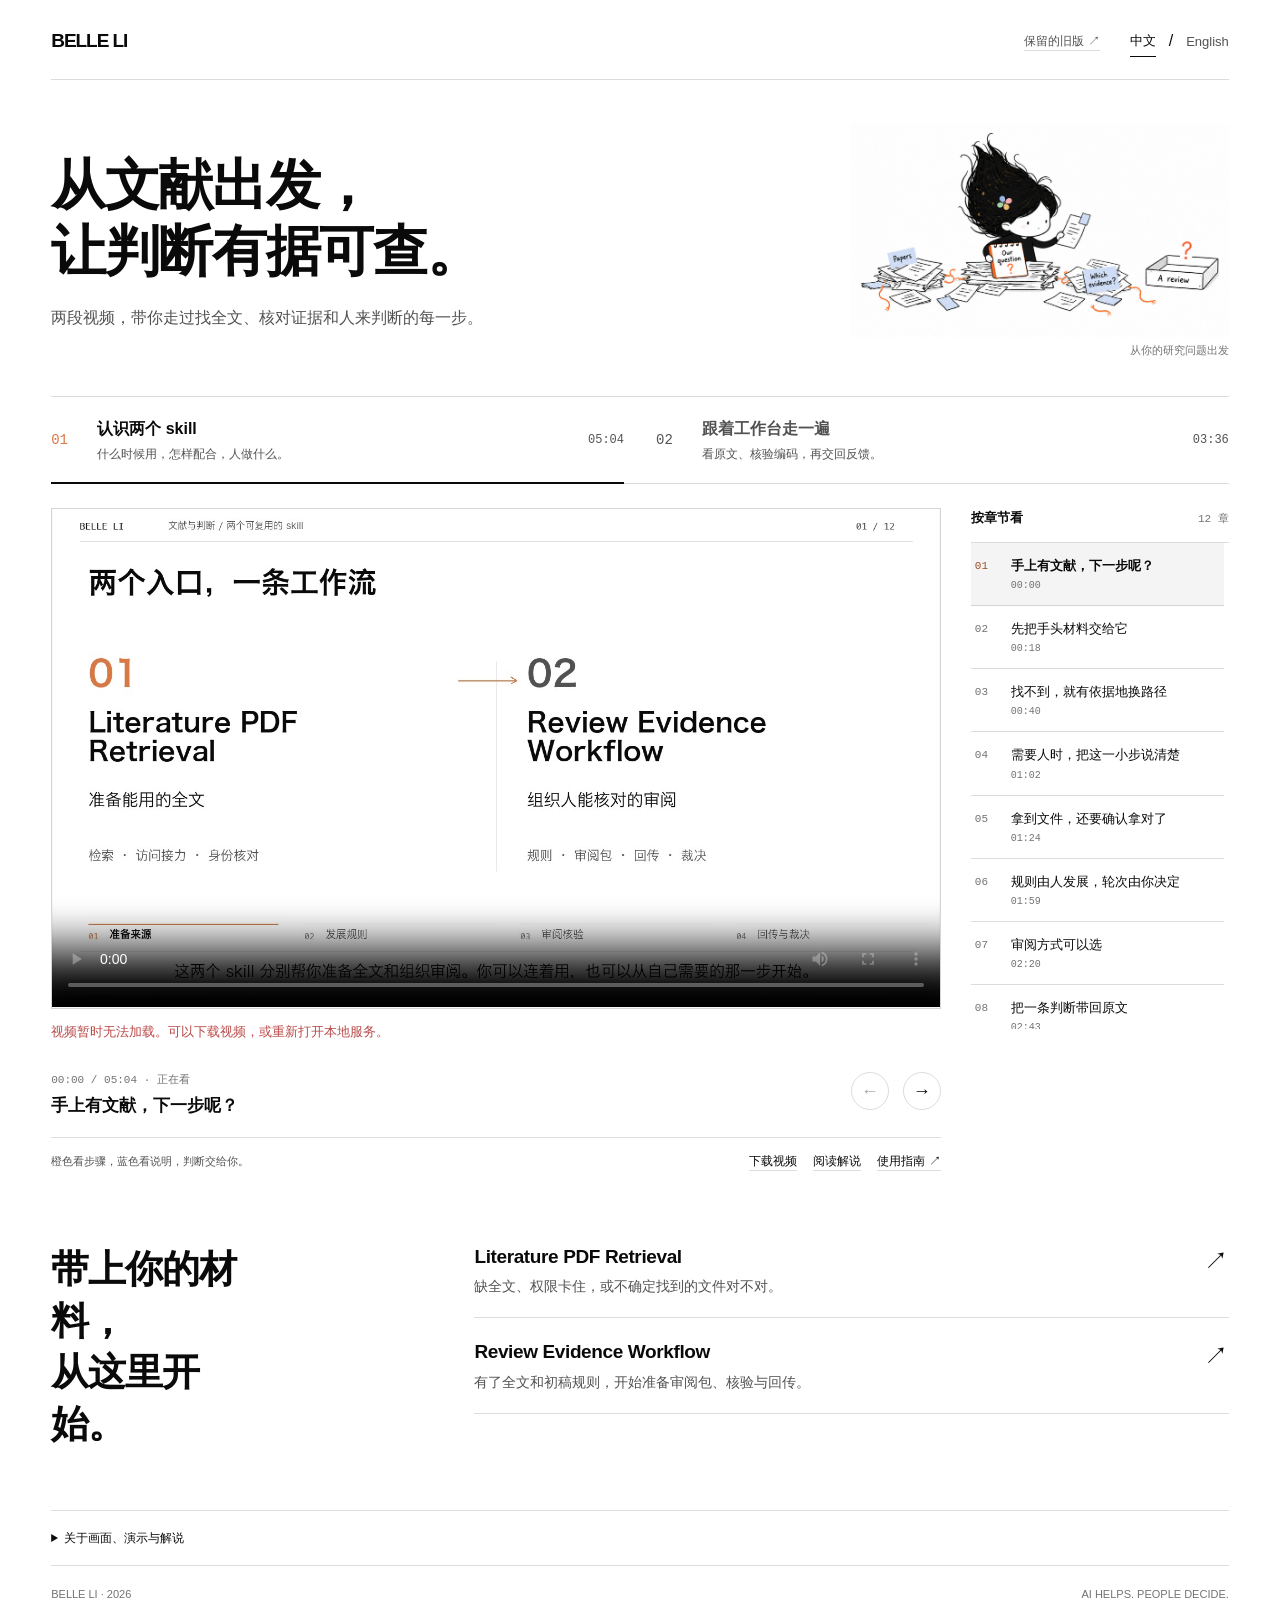
==== docs/watch/index.html @ 2052c915 "Add a preserved Belle visual edition of the bilingual films" ====
<!doctype html>
<html lang="zh-CN">
<head>
<meta charset="utf-8"><meta name="viewport" content="width=device-width,initial-scale=1">
<meta name="description" content="两段视频，认识全文获取与人主导的文献审阅。Belle Li 的可复用研究工作流。">
<title>从文献到判断 · Belle Li</title>
<!-- Adapted from Belle Design System / template-personal-web.html. -->
<style>
:root{--paper:#fff;--ink:#0a0a0a;--graphite:#525252;--quiet:#737373;--rule:rgba(10,10,10,.14);--path-orange:#d97745;--note-blue:#5f7fa3;--alert-red:#b94a48;--font-sans:Inter,"Helvetica Neue",Arial,sans-serif;--font-cjk:"Noto Sans SC","PingFang SC",sans-serif;--font-mono:"IBM Plex Mono","SFMono-Regular",monospace;--ease:cubic-bezier(.16,1,.3,1);--page:min(92vw,1440px)}
*{box-sizing:border-box}html{scroll-behavior:smooth}body{margin:0;background:var(--paper);color:var(--ink);font:16px/1.5 var(--font-sans)}html:lang(zh-CN) body{font-family:var(--font-cjk)}button,a{-webkit-tap-highlight-color:transparent}button{font:inherit;color:inherit;cursor:pointer}a{color:inherit}button:focus-visible,a:focus-visible,summary:focus-visible,video:focus-visible{outline:2px solid var(--note-blue);outline-offset:5px}.page{width:var(--page);margin:auto}.meta{font:500 11px/1.4 var(--font-mono);letter-spacing:.08em;text-transform:uppercase;color:var(--quiet)}.site-header{display:flex;align-items:center;justify-content:space-between;padding:26px 0 22px;border-bottom:1px solid var(--rule);gap:24px}.brand{font-size:19px;font-weight:800;letter-spacing:-.055em;text-decoration:none}.header-right{display:flex;align-items:center;gap:30px}.language{display:flex;align-items:center;gap:13px}.language button{border:0;background:transparent;padding:5px 0;font-size:13px;color:var(--graphite)}.language button[aria-pressed=true]{color:var(--ink);border-bottom:1px solid currentColor}.archive{font-size:12px;color:var(--graphite);text-decoration:none;border-bottom:1px solid var(--rule)}
.hero{display:grid;grid-template-columns:1.5fr .75fr;gap:40px;align-items:center;padding:44px 0 38px;min-height:250px}.hero h1{font-size:clamp(42px,5.3vw,76px);letter-spacing:-.055em;line-height:1.02;margin:0;font-weight:700}.hero h1 span{display:block}html:lang(zh-CN) h1{letter-spacing:-.025em;line-height:1.2;font-size:clamp(34px,4.3vw,64px)}.hero p{font-size:16px;color:var(--graphite);max-width:53ch;margin:22px 0 0}.hero-art{margin:0;justify-self:end;max-width:380px;position:relative}.hero-art img{width:100%;height:auto;display:block;aspect-ratio:1672/941;object-fit:contain}.hero-art figcaption{font-size:11px;color:var(--quiet);text-align:right;margin-top:5px}
.editions{display:grid;grid-template-columns:1fr 1fr;border-top:1px solid var(--rule);border-bottom:1px solid var(--rule);gap:32px;margin-bottom:24px}.episode{background:none;border:0;display:grid;grid-template-columns:32px 1fr auto;gap:14px;text-align:left;padding:20px 0;position:relative;align-items:center;color:var(--graphite)}.episode:after{content:"";position:absolute;height:2px;left:0;right:0;bottom:-1px;background:var(--ink);transform:scaleX(0);transform-origin:left;transition:transform .55s var(--ease)}.episode[aria-pressed=true]:after{transform:scaleX(1)}.episode[aria-pressed=true]{color:var(--ink)}.episode[aria-pressed=true] .episode-number{color:var(--path-orange)}.episode-number{font:14px var(--font-mono)}.episode-title{font-size:16px;font-weight:650;display:block}.episode-desc{font-size:12px;display:block;color:var(--graphite);margin-top:4px}.duration{font:12px var(--font-mono);align-self:center;color:var(--graphite)}
.viewer{display:grid;grid-template-columns:minmax(0,1fr) 258px;gap:30px;align-items:start}.screen{min-width:0}video{display:block;width:100%;aspect-ratio:16/9;background:#f7f7f7;border:1px solid var(--rule)}.watch-row{display:flex;justify-content:space-between;gap:20px;align-items:start;padding:18px 0;border-bottom:1px solid var(--rule)}.watch-caption{min-width:0}.current-label{font:11px var(--font-mono);color:var(--quiet);margin:0 0 6px}.current{font-size:17px;font-weight:600;margin:0}.controls{display:flex;gap:14px;flex-shrink:0}.controls button{background:none;border:1px solid var(--rule);width:38px;height:38px;border-radius:50%;font-size:18px;transition:transform .5s var(--ease)}.controls button:hover{transform:translateY(-2px)}.controls button:disabled{color:#aaa;cursor:default}.under-video{display:flex;justify-content:space-between;gap:20px;align-items:baseline;margin:14px 0 0}.legend{font-size:11px;color:var(--graphite);margin:0}.links{display:flex;flex-wrap:wrap;gap:16px;font-size:12px;justify-content:flex-end}.links a{text-decoration:none;border-bottom:1px solid var(--rule);white-space:nowrap}
.chapters{margin:0;border:0}.chapters summary{cursor:pointer;display:flex;align-items:baseline;justify-content:space-between;gap:16px;font-size:13px;font-weight:600;padding:0 0 14px;list-style:none;border-bottom:1px solid var(--rule)}.chapters summary::-webkit-details-marker{display:none}.chapter-count{font:11px var(--font-mono);color:var(--quiet)}#chapter-buttons{height:min(530px,38vw);overflow:auto;scrollbar-width:thin;scrollbar-color:#ccc transparent;padding-right:5px}.chapter-button{display:grid;grid-template-columns:26px 1fr;gap:10px;background:transparent;border:0;border-bottom:1px solid var(--rule);width:100%;text-align:left;padding:14px 4px;font-size:13px;line-height:1.4;transition:background .5s var(--ease)}.chapter-button .num{font:11px var(--font-mono);color:var(--quiet);padding-top:3px}.chapter-button small{display:block;font:10px var(--font-mono);color:var(--quiet);margin-top:5px}.chapter-button.active{background:#f4f4f4}.chapter-button.active .num{color:#9d4f26}.chapter-button.active .chapter-name{font-weight:650}.chapter-button:hover{background:#f7f7f7}
.context{display:grid;grid-template-columns:.65fr 1.35fr;gap:60px;padding:72px 0 60px}.context h2{font-size:clamp(26px,3vw,42px);letter-spacing:-.03em;line-height:1.15;margin:0;max-width:15ch}html:lang(zh-CN) .context h2{max-width:10ch;line-height:1.35}.resource-row{display:grid;grid-template-columns:1fr 25px;border-bottom:1px solid var(--rule);gap:20px;padding:20px 0;text-decoration:none}.resource-row:first-child{padding-top:0}.resource-row h3{font-size:19px;margin:0 0 5px;letter-spacing:-.02em}.resource-row p{color:var(--graphite);font-size:14px;margin:0}.arrow{font-size:24px;transition:transform .5s var(--ease)}.resource-row:hover .arrow{transform:translate(3px,-3px)}.source{font-size:12px;color:var(--graphite);border-top:1px solid var(--rule);padding:18px 0}.source summary{cursor:pointer;color:var(--ink)}.source p{max-width:90ch;line-height:1.7}footer{padding:20px 0 28px;display:flex;justify-content:space-between;gap:24px;color:var(--quiet);font-size:11px;border-top:1px solid var(--rule)}.status{color:var(--alert-red);font-size:13px}.skip{position:absolute;top:-80px;background:var(--ink);color:var(--paper);padding:10px;z-index:10}.skip:focus{top:8px}.film-enter{animation:enter .8s var(--ease)}@keyframes enter{from{opacity:.6;transform:translateY(5px)}to{opacity:1;transform:none}}
@media(max-width:1100px){.viewer{grid-template-columns:minmax(0,1fr) 222px;gap:22px}.hero{gap:24px}.hero-art{max-width:280px}.episode-desc{max-width:30ch}.under-video{flex-direction:column;gap:10px}.links{justify-content:flex-start}}
@media(max-width:900px){.viewer{grid-template-columns:1fr}.chapters{margin-top:8px}#chapter-buttons{height:262px;display:grid;grid-template-columns:1fr 1fr;column-gap:24px}.chapters summary:after{content:'−';font-size:16px}.chapters:not([open]) summary:after{content:'+'}.chapter-count{margin-left:auto}.hero-art{max-width:250px}.hero h1{font-size:clamp(37px,5.5vw,58px)}.context{gap:30px}.under-video{flex-direction:row}.header-right{gap:20px}}
@media(max-width:600px){.site-header{padding:18px 0}.header-right{gap:16px}.brand{font-size:17px}.hero{padding:28px 0;grid-template-columns:1fr;gap:0;position:relative;min-height:0}.hero h1{font-size:42px;max-width:12ch}html:lang(zh-CN) .hero h1{font-size:35px;max-width:none}.hero p{font-size:14px;max-width:28ch;margin-top:17px}.hero-art{position:absolute;right:0;bottom:24px;width:116px}.hero-art figcaption{display:none}.hero p{padding-right:15px;width:68%}.editions{gap:24px;margin-bottom:16px}.episode{grid-template-columns:1fr auto;gap:7px;padding:14px 0}.episode-number{display:none}.episode-title{font-size:14px}.episode-desc{font-size:11px}.duration{font-size:10px}.viewer{gap:20px}.current{font-size:15px}.controls{gap:8px}.controls button{width:32px;height:32px}.under-video{flex-direction:column;gap:12px}#chapter-buttons{grid-template-columns:1fr;height:275px}.context{grid-template-columns:1fr;gap:26px;padding:52px 0 42px}.context h2{font-size:31px;max-width:16ch}html:lang(zh-CN) .context h2{max-width:none}.resource-row h3{font-size:18px}.archive{font-size:11px}.language{gap:10px}.language button{font-size:12px}footer{flex-wrap:wrap}}
@media(prefers-reduced-motion:reduce){html{scroll-behavior:auto}*,*:before,*:after{animation:none!important;transition:none!important;transform:none!important}.episode:after{display:none}.episode[aria-pressed=true]:after{display:block}}
</style>
</head>
<body>
<a class="skip" href="#film" id="skip">跳到视频</a>
<div class="page">
<header class="site-header"><a class="brand" href="https://github.com/Beeeeeeelle">BELLE LI</a><div class="header-right"><a class="archive" id="archive" href="../demo/?video=intro&lang=zh-CN">保留的旧版 ↗</a><nav class="language" aria-label="Language"><button type="button" data-lang="zh-CN" aria-pressed="true">中文</button><span aria-hidden="true">/</span><button type="button" data-lang="en" aria-pressed="false">English</button></nav></div></header>
<main>
<section class="hero"><div><h1 id="heading"><span>从文献出发，</span><span>让判断有据可查。</span></h1><p id="subtitle">两段视频，带你走过找全文、核对证据和人来判断的每一步。</p></div><figure class="hero-art"><img src="assets/question.png" alt="Belle 用研究问题连接论文与证据" width="1672" height="941"><figcaption id="art-note">从你的研究问题出发</figcaption></figure></section>
<nav class="editions" aria-label="Video"><button class="episode" type="button" data-kind="intro" aria-pressed="true"><span class="episode-number">01</span><span><span class="episode-title" id="intro-title">认识两个 skill</span><span class="episode-desc" id="intro-desc">什么时候用，怎样配合，人做什么。</span></span><span class="duration" id="intro-duration">05:04</span></button><button class="episode" type="button" data-kind="pilot" aria-pressed="false"><span class="episode-number">02</span><span><span class="episode-title" id="pilot-title">跟着工作台走一遍</span><span class="episode-desc" id="pilot-desc">看原文、核验编码，再交回反馈。</span></span><span class="duration" id="pilot-duration">03:36</span></button></nav>
<div class="viewer"><section class="screen" aria-label="Video player"><video id="film" controls playsinline preload="metadata" poster="media/intro.zh-CN.jpg" src="media/intro.zh-CN.mp4" tabindex="0"></video><p id="status" class="status" role="status" hidden></p><div class="watch-row"><div class="watch-caption"><p class="current-label"><span id="position">00:00</span> <span aria-hidden="true">/</span> <span id="total">05:04</span><span id="playing-label"> · 正在看</span></p><p class="current" id="chapter">手上有文献，下一步呢？</p></div><div class="controls"><button type="button" id="previous" aria-label="上一章" title="上一章">←</button><button type="button" id="next" aria-label="下一章" title="下一章">→</button></div></div><div class="under-video"><p class="legend" id="legend">橙色看步骤，蓝色看说明，判断交给你。</p><div class="links"><a id="download" href="media/intro.zh-CN.mp4" download>下载视频</a><a id="transcript" href="../intro/TRANSCRIPT.zh-CN.md">阅读解说</a><a id="guide" href="https://github.com/Beeeeeeelle/review-evidence-workflow/blob/main/docs/START-HERE.zh-CN.md">使用指南 ↗</a></div></div></section><details class="chapters" open><summary><span id="chapters-title">按章节看</span><span class="chapter-count" id="chapter-count">12 章</span></summary><nav id="chapter-buttons" aria-label="视频章节"></nav></details></div>
<noscript><p>视频可直接播放。章节跳转和语言切换需要 JavaScript；也可以在<a href="../intro/README.md">视频目录</a>选择英文版。</p></noscript>
<section class="context"><h2 id="context-title">带上你的材料，<br>从这里开始。</h2><div><a class="resource-row" href="https://github.com/Beeeeeeelle/literature-pdf-retrieval"><div><h3>Literature PDF Retrieval</h3><p id="pdf-desc">缺全文、权限卡住，或不确定找到的文件对不对。</p></div><span class="arrow" aria-hidden="true">↗</span></a><a class="resource-row" href="https://github.com/Beeeeeeelle/review-evidence-workflow"><div><h3>Review Evidence Workflow</h3><p id="review-desc">有了全文和初稿规则，开始准备审阅包、核验与回传。</p></div><span class="arrow" aria-hidden="true">↗</span></a></div></section>
<details class="source"><summary id="source-summary">关于画面、演示与解说</summary><p id="source-note">这些视频使用真实界面截图、流程示意与 Belle 概念插画。引导标注和镜头移动为后期制作；解说使用合成语音。</p></details>
</main><footer><span>BELLE LI · 2026</span><span>AI HELPS. PEOPLE DECIDE.</span></footer>
</div>
<script src="player.js"></script>
</body></html>
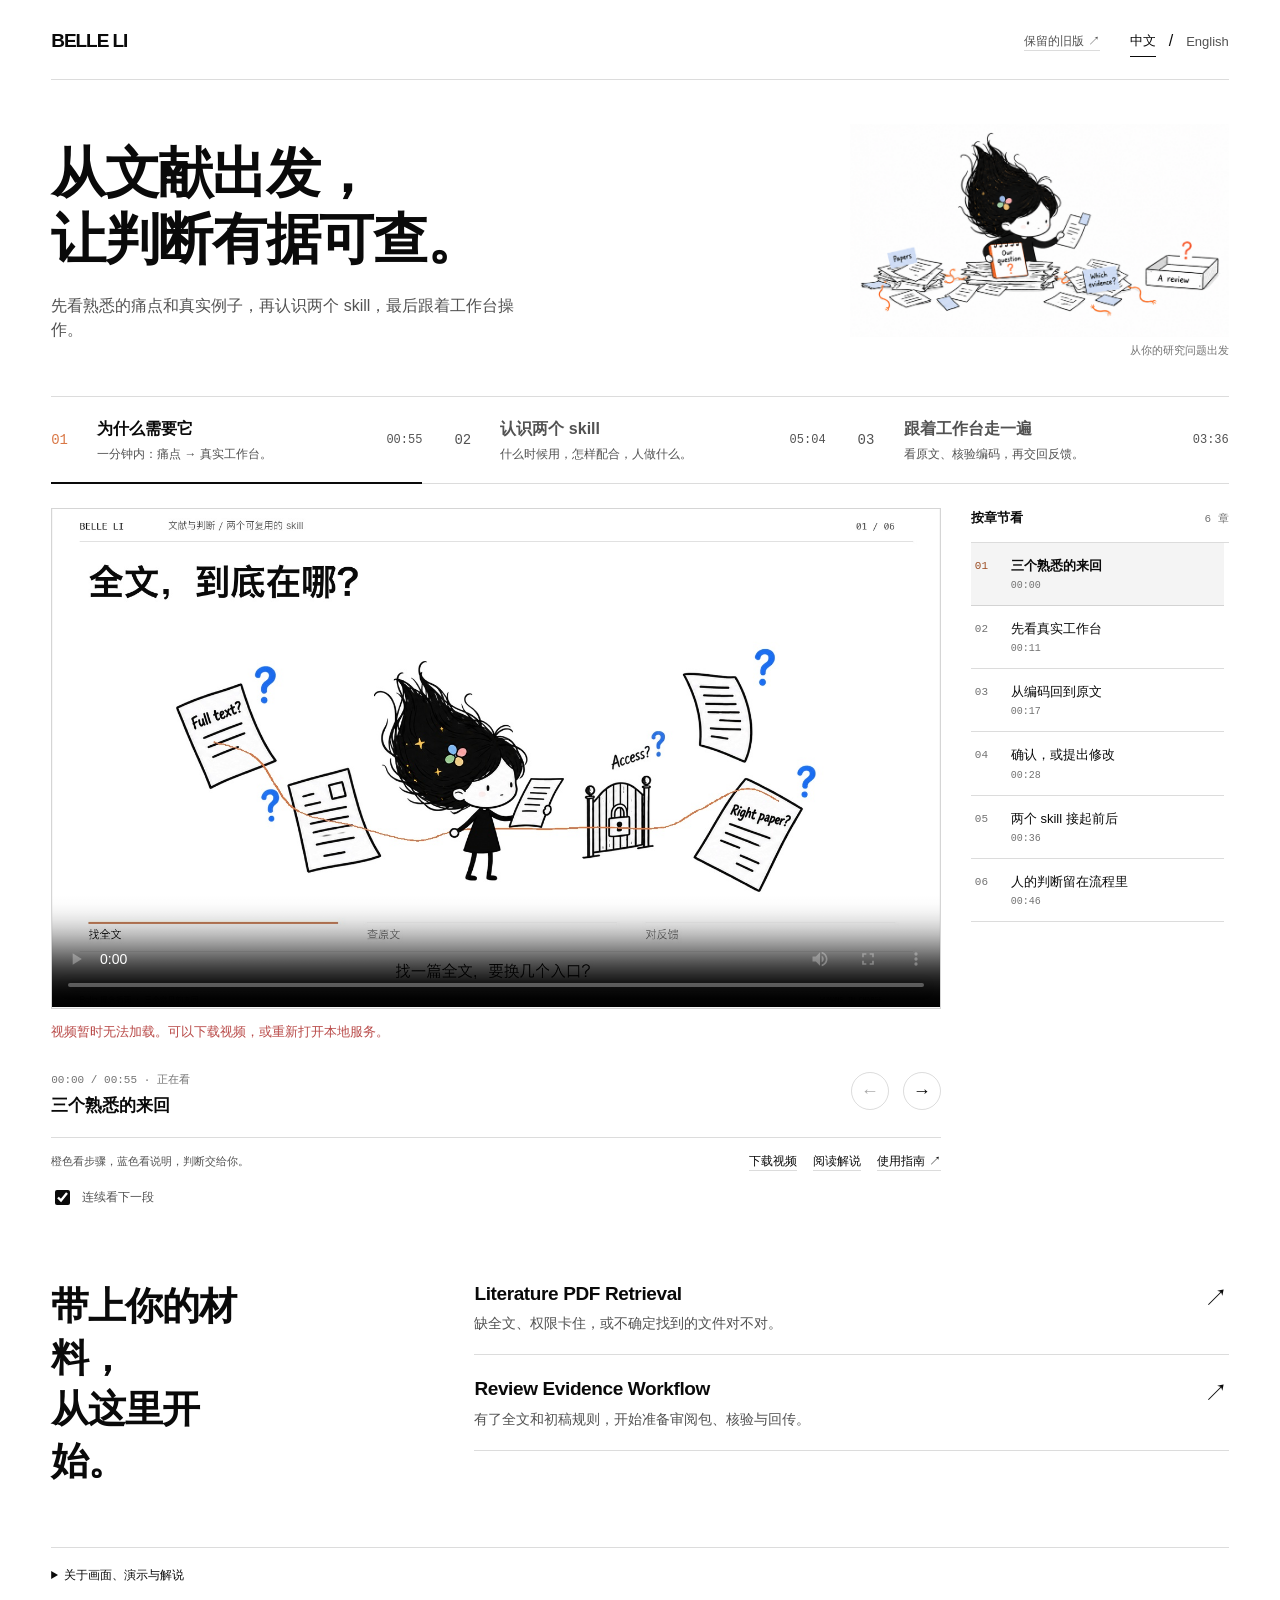
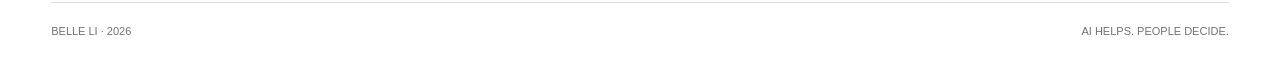
==== commit faab535f: "Add a problem-first opening with layered Belle animation" ====
--- a/docs/watch/index.html
+++ b/docs/watch/index.html
@@ -2,20 +2,20 @@
 <html lang="zh-CN">
 <head>
 <meta charset="utf-8"><meta name="viewport" content="width=device-width,initial-scale=1">
-<meta name="description" content="两段视频，认识全文获取与人主导的文献审阅。Belle Li 的可复用研究工作流。">
+<meta name="description" content="三段视频，从痛点和真实例子开始，认识全文获取与人主导的文献审阅。Belle Li 的可复用研究工作流。">
 <title>从文献到判断 · Belle Li</title>
 <!-- Adapted from Belle Design System / template-personal-web.html. -->
 <style>
 :root{--paper:#fff;--ink:#0a0a0a;--graphite:#525252;--quiet:#737373;--rule:rgba(10,10,10,.14);--path-orange:#d97745;--note-blue:#5f7fa3;--alert-red:#b94a48;--font-sans:Inter,"Helvetica Neue",Arial,sans-serif;--font-cjk:"Noto Sans SC","PingFang SC",sans-serif;--font-mono:"IBM Plex Mono","SFMono-Regular",monospace;--ease:cubic-bezier(.16,1,.3,1);--page:min(92vw,1440px)}
 *{box-sizing:border-box}html{scroll-behavior:smooth}body{margin:0;background:var(--paper);color:var(--ink);font:16px/1.5 var(--font-sans)}html:lang(zh-CN) body{font-family:var(--font-cjk)}button,a{-webkit-tap-highlight-color:transparent}button{font:inherit;color:inherit;cursor:pointer}a{color:inherit}button:focus-visible,a:focus-visible,summary:focus-visible,video:focus-visible{outline:2px solid var(--note-blue);outline-offset:5px}.page{width:var(--page);margin:auto}.meta{font:500 11px/1.4 var(--font-mono);letter-spacing:.08em;text-transform:uppercase;color:var(--quiet)}.site-header{display:flex;align-items:center;justify-content:space-between;padding:26px 0 22px;border-bottom:1px solid var(--rule);gap:24px}.brand{font-size:19px;font-weight:800;letter-spacing:-.055em;text-decoration:none}.header-right{display:flex;align-items:center;gap:30px}.language{display:flex;align-items:center;gap:13px}.language button{border:0;background:transparent;padding:5px 0;font-size:13px;color:var(--graphite)}.language button[aria-pressed=true]{color:var(--ink);border-bottom:1px solid currentColor}.archive{font-size:12px;color:var(--graphite);text-decoration:none;border-bottom:1px solid var(--rule)}
 .hero{display:grid;grid-template-columns:1.5fr .75fr;gap:40px;align-items:center;padding:44px 0 38px;min-height:250px}.hero h1{font-size:clamp(42px,5.3vw,76px);letter-spacing:-.055em;line-height:1.02;margin:0;font-weight:700}.hero h1 span{display:block}html:lang(zh-CN) h1{letter-spacing:-.025em;line-height:1.2;font-size:clamp(34px,4.3vw,64px)}.hero p{font-size:16px;color:var(--graphite);max-width:53ch;margin:22px 0 0}.hero-art{margin:0;justify-self:end;max-width:380px;position:relative}.hero-art img{width:100%;height:auto;display:block;aspect-ratio:1672/941;object-fit:contain}.hero-art figcaption{font-size:11px;color:var(--quiet);text-align:right;margin-top:5px}
-.editions{display:grid;grid-template-columns:1fr 1fr;border-top:1px solid var(--rule);border-bottom:1px solid var(--rule);gap:32px;margin-bottom:24px}.episode{background:none;border:0;display:grid;grid-template-columns:32px 1fr auto;gap:14px;text-align:left;padding:20px 0;position:relative;align-items:center;color:var(--graphite)}.episode:after{content:"";position:absolute;height:2px;left:0;right:0;bottom:-1px;background:var(--ink);transform:scaleX(0);transform-origin:left;transition:transform .55s var(--ease)}.episode[aria-pressed=true]:after{transform:scaleX(1)}.episode[aria-pressed=true]{color:var(--ink)}.episode[aria-pressed=true] .episode-number{color:var(--path-orange)}.episode-number{font:14px var(--font-mono)}.episode-title{font-size:16px;font-weight:650;display:block}.episode-desc{font-size:12px;display:block;color:var(--graphite);margin-top:4px}.duration{font:12px var(--font-mono);align-self:center;color:var(--graphite)}
+.editions{display:grid;grid-template-columns:repeat(3,minmax(0,1fr));border-top:1px solid var(--rule);border-bottom:1px solid var(--rule);gap:32px;margin-bottom:24px}.episode{background:none;border:0;display:grid;grid-template-columns:32px 1fr auto;gap:14px;text-align:left;padding:20px 0;position:relative;align-items:center;color:var(--graphite)}.episode:after{content:"";position:absolute;height:2px;left:0;right:0;bottom:-1px;background:var(--ink);transform:scaleX(0);transform-origin:left;transition:transform .55s var(--ease)}.episode[aria-pressed=true]:after{transform:scaleX(1)}.episode[aria-pressed=true]{color:var(--ink)}.episode[aria-pressed=true] .episode-number{color:var(--path-orange)}.episode-number{font:14px var(--font-mono)}.episode-title{font-size:16px;font-weight:650;display:block}.episode-desc{font-size:12px;display:block;color:var(--graphite);margin-top:4px}.duration{font:12px var(--font-mono);align-self:center;color:var(--graphite)}
 .viewer{display:grid;grid-template-columns:minmax(0,1fr) 258px;gap:30px;align-items:start}.screen{min-width:0}video{display:block;width:100%;aspect-ratio:16/9;background:#f7f7f7;border:1px solid var(--rule)}.watch-row{display:flex;justify-content:space-between;gap:20px;align-items:start;padding:18px 0;border-bottom:1px solid var(--rule)}.watch-caption{min-width:0}.current-label{font:11px var(--font-mono);color:var(--quiet);margin:0 0 6px}.current{font-size:17px;font-weight:600;margin:0}.controls{display:flex;gap:14px;flex-shrink:0}.controls button{background:none;border:1px solid var(--rule);width:38px;height:38px;border-radius:50%;font-size:18px;transition:transform .5s var(--ease)}.controls button:hover{transform:translateY(-2px)}.controls button:disabled{color:#aaa;cursor:default}.under-video{display:flex;justify-content:space-between;gap:20px;align-items:baseline;margin:14px 0 0}.legend{font-size:11px;color:var(--graphite);margin:0}.links{display:flex;flex-wrap:wrap;gap:16px;font-size:12px;justify-content:flex-end}.links a{text-decoration:none;border-bottom:1px solid var(--rule);white-space:nowrap}
 .chapters{margin:0;border:0}.chapters summary{cursor:pointer;display:flex;align-items:baseline;justify-content:space-between;gap:16px;font-size:13px;font-weight:600;padding:0 0 14px;list-style:none;border-bottom:1px solid var(--rule)}.chapters summary::-webkit-details-marker{display:none}.chapter-count{font:11px var(--font-mono);color:var(--quiet)}#chapter-buttons{height:min(530px,38vw);overflow:auto;scrollbar-width:thin;scrollbar-color:#ccc transparent;padding-right:5px}.chapter-button{display:grid;grid-template-columns:26px 1fr;gap:10px;background:transparent;border:0;border-bottom:1px solid var(--rule);width:100%;text-align:left;padding:14px 4px;font-size:13px;line-height:1.4;transition:background .5s var(--ease)}.chapter-button .num{font:11px var(--font-mono);color:var(--quiet);padding-top:3px}.chapter-button small{display:block;font:10px var(--font-mono);color:var(--quiet);margin-top:5px}.chapter-button.active{background:#f4f4f4}.chapter-button.active .num{color:#9d4f26}.chapter-button.active .chapter-name{font-weight:650}.chapter-button:hover{background:#f7f7f7}
-.context{display:grid;grid-template-columns:.65fr 1.35fr;gap:60px;padding:72px 0 60px}.context h2{font-size:clamp(26px,3vw,42px);letter-spacing:-.03em;line-height:1.15;margin:0;max-width:15ch}html:lang(zh-CN) .context h2{max-width:10ch;line-height:1.35}.resource-row{display:grid;grid-template-columns:1fr 25px;border-bottom:1px solid var(--rule);gap:20px;padding:20px 0;text-decoration:none}.resource-row:first-child{padding-top:0}.resource-row h3{font-size:19px;margin:0 0 5px;letter-spacing:-.02em}.resource-row p{color:var(--graphite);font-size:14px;margin:0}.arrow{font-size:24px;transition:transform .5s var(--ease)}.resource-row:hover .arrow{transform:translate(3px,-3px)}.source{font-size:12px;color:var(--graphite);border-top:1px solid var(--rule);padding:18px 0}.source summary{cursor:pointer;color:var(--ink)}.source p{max-width:90ch;line-height:1.7}footer{padding:20px 0 28px;display:flex;justify-content:space-between;gap:24px;color:var(--quiet);font-size:11px;border-top:1px solid var(--rule)}.status{color:var(--alert-red);font-size:13px}.skip{position:absolute;top:-80px;background:var(--ink);color:var(--paper);padding:10px;z-index:10}.skip:focus{top:8px}.film-enter{animation:enter .8s var(--ease)}@keyframes enter{from{opacity:.6;transform:translateY(5px)}to{opacity:1;transform:none}}
+.context{display:grid;grid-template-columns:.65fr 1.35fr;gap:60px;padding:72px 0 60px}.context h2{font-size:clamp(26px,3vw,42px);letter-spacing:-.03em;line-height:1.15;margin:0;max-width:15ch}html:lang(zh-CN) .context h2{max-width:10ch;line-height:1.35}.resource-row{display:grid;grid-template-columns:1fr 25px;border-bottom:1px solid var(--rule);gap:20px;padding:20px 0;text-decoration:none}.resource-row:first-child{padding-top:0}.resource-row h3{font-size:19px;margin:0 0 5px;letter-spacing:-.02em}.resource-row p{color:var(--graphite);font-size:14px;margin:0}.arrow{font-size:24px;transition:transform .5s var(--ease)}.resource-row:hover .arrow{transform:translate(3px,-3px)}.continuous{display:flex;align-items:center;gap:9px;margin:16px 0 0;font-size:12px;color:var(--graphite)}.continuous input{accent-color:var(--ink);width:15px;height:15px}.source{font-size:12px;color:var(--graphite);border-top:1px solid var(--rule);padding:18px 0}.source summary{cursor:pointer;color:var(--ink)}.source p{max-width:90ch;line-height:1.7}footer{padding:20px 0 28px;display:flex;justify-content:space-between;gap:24px;color:var(--quiet);font-size:11px;border-top:1px solid var(--rule)}.status{color:var(--alert-red);font-size:13px}.skip{position:absolute;top:-80px;background:var(--ink);color:var(--paper);padding:10px;z-index:10}.skip:focus{top:8px}.film-enter{animation:enter .8s var(--ease)}@keyframes enter{from{opacity:.6;transform:translateY(5px)}to{opacity:1;transform:none}}
 @media(max-width:1100px){.viewer{grid-template-columns:minmax(0,1fr) 222px;gap:22px}.hero{gap:24px}.hero-art{max-width:280px}.episode-desc{max-width:30ch}.under-video{flex-direction:column;gap:10px}.links{justify-content:flex-start}}
 @media(max-width:900px){.viewer{grid-template-columns:1fr}.chapters{margin-top:8px}#chapter-buttons{height:262px;display:grid;grid-template-columns:1fr 1fr;column-gap:24px}.chapters summary:after{content:'−';font-size:16px}.chapters:not([open]) summary:after{content:'+'}.chapter-count{margin-left:auto}.hero-art{max-width:250px}.hero h1{font-size:clamp(37px,5.5vw,58px)}.context{gap:30px}.under-video{flex-direction:row}.header-right{gap:20px}}
-@media(max-width:600px){.site-header{padding:18px 0}.header-right{gap:16px}.brand{font-size:17px}.hero{padding:28px 0;grid-template-columns:1fr;gap:0;position:relative;min-height:0}.hero h1{font-size:42px;max-width:12ch}html:lang(zh-CN) .hero h1{font-size:35px;max-width:none}.hero p{font-size:14px;max-width:28ch;margin-top:17px}.hero-art{position:absolute;right:0;bottom:24px;width:116px}.hero-art figcaption{display:none}.hero p{padding-right:15px;width:68%}.editions{gap:24px;margin-bottom:16px}.episode{grid-template-columns:1fr auto;gap:7px;padding:14px 0}.episode-number{display:none}.episode-title{font-size:14px}.episode-desc{font-size:11px}.duration{font-size:10px}.viewer{gap:20px}.current{font-size:15px}.controls{gap:8px}.controls button{width:32px;height:32px}.under-video{flex-direction:column;gap:12px}#chapter-buttons{grid-template-columns:1fr;height:275px}.context{grid-template-columns:1fr;gap:26px;padding:52px 0 42px}.context h2{font-size:31px;max-width:16ch}html:lang(zh-CN) .context h2{max-width:none}.resource-row h3{font-size:18px}.archive{font-size:11px}.language{gap:10px}.language button{font-size:12px}footer{flex-wrap:wrap}}
+@media(max-width:600px){.site-header{padding:18px 0}.header-right{gap:16px}.brand{font-size:17px}.hero{padding:28px 0;grid-template-columns:1fr;gap:0;position:relative;min-height:0}.hero h1{font-size:42px;max-width:12ch}html:lang(zh-CN) .hero h1{font-size:35px;max-width:none}.hero p{font-size:14px;max-width:28ch;margin-top:17px}.hero-art{position:absolute;right:0;bottom:24px;width:116px}.hero-art figcaption{display:none}.hero p{padding-right:15px;width:68%}.editions{grid-template-columns:1fr;gap:0;margin-bottom:16px}.episode+.episode{border-top:1px solid var(--rule)}.episode{grid-template-columns:1fr auto;gap:7px;padding:14px 0}.episode-number{display:none}.episode-title{font-size:14px}.episode-desc{font-size:11px}.duration{font-size:10px}.viewer{gap:20px}.current{font-size:15px}.controls{gap:8px}.controls button{width:32px;height:32px}.under-video{flex-direction:column;gap:12px}#chapter-buttons{grid-template-columns:1fr;height:275px}.context{grid-template-columns:1fr;gap:26px;padding:52px 0 42px}.context h2{font-size:31px;max-width:16ch}html:lang(zh-CN) .context h2{max-width:none}.resource-row h3{font-size:18px}.archive{font-size:11px}.language{gap:10px}.language button{font-size:12px}footer{flex-wrap:wrap}}
 @media(prefers-reduced-motion:reduce){html{scroll-behavior:auto}*,*:before,*:after{animation:none!important;transition:none!important;transform:none!important}.episode:after{display:none}.episode[aria-pressed=true]:after{display:block}}
 </style>
 </head>
@@ -24,9 +24,9 @@
 <div class="page">
 <header class="site-header"><a class="brand" href="https://github.com/Beeeeeeelle">BELLE LI</a><div class="header-right"><a class="archive" id="archive" href="../demo/?video=intro&lang=zh-CN">保留的旧版 ↗</a><nav class="language" aria-label="Language"><button type="button" data-lang="zh-CN" aria-pressed="true">中文</button><span aria-hidden="true">/</span><button type="button" data-lang="en" aria-pressed="false">English</button></nav></div></header>
 <main>
-<section class="hero"><div><h1 id="heading"><span>从文献出发，</span><span>让判断有据可查。</span></h1><p id="subtitle">两段视频，带你走过找全文、核对证据和人来判断的每一步。</p></div><figure class="hero-art"><img src="assets/question.png" alt="Belle 用研究问题连接论文与证据" width="1672" height="941"><figcaption id="art-note">从你的研究问题出发</figcaption></figure></section>
-<nav class="editions" aria-label="Video"><button class="episode" type="button" data-kind="intro" aria-pressed="true"><span class="episode-number">01</span><span><span class="episode-title" id="intro-title">认识两个 skill</span><span class="episode-desc" id="intro-desc">什么时候用，怎样配合，人做什么。</span></span><span class="duration" id="intro-duration">05:04</span></button><button class="episode" type="button" data-kind="pilot" aria-pressed="false"><span class="episode-number">02</span><span><span class="episode-title" id="pilot-title">跟着工作台走一遍</span><span class="episode-desc" id="pilot-desc">看原文、核验编码，再交回反馈。</span></span><span class="duration" id="pilot-duration">03:36</span></button></nav>
-<div class="viewer"><section class="screen" aria-label="Video player"><video id="film" controls playsinline preload="metadata" poster="media/intro.zh-CN.jpg" src="media/intro.zh-CN.mp4" tabindex="0"></video><p id="status" class="status" role="status" hidden></p><div class="watch-row"><div class="watch-caption"><p class="current-label"><span id="position">00:00</span> <span aria-hidden="true">/</span> <span id="total">05:04</span><span id="playing-label"> · 正在看</span></p><p class="current" id="chapter">手上有文献，下一步呢？</p></div><div class="controls"><button type="button" id="previous" aria-label="上一章" title="上一章">←</button><button type="button" id="next" aria-label="下一章" title="下一章">→</button></div></div><div class="under-video"><p class="legend" id="legend">橙色看步骤，蓝色看说明，判断交给你。</p><div class="links"><a id="download" href="media/intro.zh-CN.mp4" download>下载视频</a><a id="transcript" href="../intro/TRANSCRIPT.zh-CN.md">阅读解说</a><a id="guide" href="https://github.com/Beeeeeeelle/review-evidence-workflow/blob/main/docs/START-HERE.zh-CN.md">使用指南 ↗</a></div></div></section><details class="chapters" open><summary><span id="chapters-title">按章节看</span><span class="chapter-count" id="chapter-count">12 章</span></summary><nav id="chapter-buttons" aria-label="视频章节"></nav></details></div>
+<section class="hero"><div><h1 id="heading"><span>从文献出发，</span><span>让判断有据可查。</span></h1><p id="subtitle">先看熟悉的痛点和真实例子，再认识两个 skill，最后跟着工作台操作。</p></div><figure class="hero-art"><img src="assets/question.png" alt="Belle 用研究问题连接论文与证据" width="1672" height="941"><figcaption id="art-note">从你的研究问题出发</figcaption></figure></section>
+<nav class="editions" aria-label="Video"><button class="episode" type="button" data-kind="opening" aria-pressed="true"><span class="episode-number">01</span><span><span class="episode-title" id="opening-title">为什么需要它</span><span class="episode-desc" id="opening-desc">一分钟内：痛点 → 真实工作台。</span></span><span class="duration" id="opening-duration">00:55</span></button><button class="episode" type="button" data-kind="intro" aria-pressed="false"><span class="episode-number">02</span><span><span class="episode-title" id="intro-title">认识两个 skill</span><span class="episode-desc" id="intro-desc">什么时候用，怎样配合，人做什么。</span></span><span class="duration" id="intro-duration">05:04</span></button><button class="episode" type="button" data-kind="pilot" aria-pressed="false"><span class="episode-number">03</span><span><span class="episode-title" id="pilot-title">跟着工作台走一遍</span><span class="episode-desc" id="pilot-desc">看原文、核验编码，再交回反馈。</span></span><span class="duration" id="pilot-duration">03:36</span></button></nav>
+<div class="viewer"><section class="screen" aria-label="Video player"><video id="film" controls playsinline preload="metadata" poster="media/opening.zh-CN.jpg" src="media/opening.zh-CN.mp4" tabindex="0"></video><p id="status" class="status" role="status" hidden></p><div class="watch-row"><div class="watch-caption"><p class="current-label"><span id="position">00:00</span> <span aria-hidden="true">/</span> <span id="total">00:55</span><span id="playing-label"> · 正在看</span></p><p class="current" id="chapter">三个熟悉的来回</p></div><div class="controls"><button type="button" id="previous" aria-label="上一章" title="上一章">←</button><button type="button" id="next" aria-label="下一章" title="下一章">→</button></div></div><div class="under-video"><p class="legend" id="legend">橙色看步骤，蓝色看说明，判断交给你。</p><div class="links"><a id="download" href="media/opening.zh-CN.mp4" download>下载视频</a><a id="transcript" href="opening/TRANSCRIPT.zh-CN.md">阅读解说</a><a id="guide" href="https://github.com/Beeeeeeelle/review-evidence-workflow/blob/main/docs/START-HERE.zh-CN.md">使用指南 ↗</a></div></div><label class="continuous"><input id="continue-films" type="checkbox" checked><span id="continue-label">连续看下一段</span></label></section><details class="chapters" open><summary><span id="chapters-title">按章节看</span><span class="chapter-count" id="chapter-count">6 章</span></summary><nav id="chapter-buttons" aria-label="视频章节"></nav></details></div>
 <noscript><p>视频可直接播放。章节跳转和语言切换需要 JavaScript；也可以在<a href="../intro/README.md">视频目录</a>选择英文版。</p></noscript>
 <section class="context"><h2 id="context-title">带上你的材料，<br>从这里开始。</h2><div><a class="resource-row" href="https://github.com/Beeeeeeelle/literature-pdf-retrieval"><div><h3>Literature PDF Retrieval</h3><p id="pdf-desc">缺全文、权限卡住，或不确定找到的文件对不对。</p></div><span class="arrow" aria-hidden="true">↗</span></a><a class="resource-row" href="https://github.com/Beeeeeeelle/review-evidence-workflow"><div><h3>Review Evidence Workflow</h3><p id="review-desc">有了全文和初稿规则，开始准备审阅包、核验与回传。</p></div><span class="arrow" aria-hidden="true">↗</span></a></div></section>
 <details class="source"><summary id="source-summary">关于画面、演示与解说</summary><p id="source-note">这些视频使用真实界面截图、流程示意与 Belle 概念插画。引导标注和镜头移动为后期制作；解说使用合成语音。</p></details>
